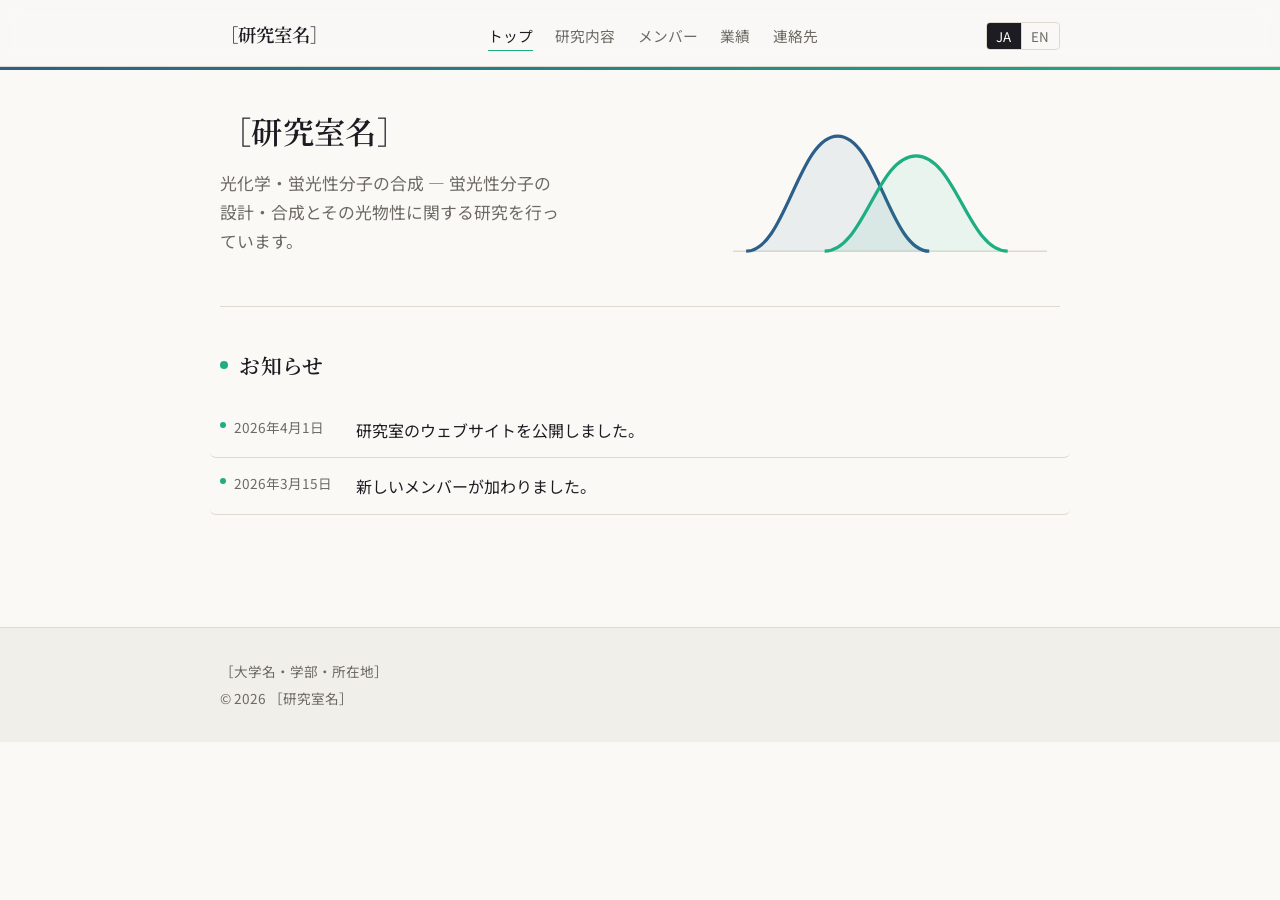
==== index.html @ 0b5f6cba "Site du laboratoire" ====
<!DOCTYPE html>
<html lang="ja">
<head>
<meta charset="UTF-8">
<meta name="viewport" content="width=device-width, initial-scale=1.0">
<title data-i18n="site.title">［研究室名］</title>
<link rel="preconnect" href="https://fonts.googleapis.com">
<link href="https://fonts.googleapis.com/css2?family=Noto+Sans+JP:wght@400;500;600&family=Noto+Serif+JP:wght@500;600&display=swap" rel="stylesheet">
<link rel="stylesheet" href="css/style.css">
</head>
<body data-depth="">
<header class="site-header">
  <div class="header-inner">
    <a class="site-title" href="index.html" data-i18n="site.title">［研究室名］</a>
    <nav class="main-nav">
      <a href="index.html" class="active" data-i18n="nav.home">トップ</a>
      <a href="research.html" data-i18n="nav.research">研究内容</a>
      <a href="members.html" data-i18n="nav.members">メンバー</a>
      <a href="publications.html" data-i18n="nav.publications">業績</a>
      <a href="contact.html" data-i18n="nav.contact">連絡先</a>
    </nav>
    <div class="lang-switch">
      <button class="lang-btn" data-lang="ja">JA</button>
      <button class="lang-btn" data-lang="en">EN</button>
    </div>
  </div>
</header>
<div class="spectrum-bar"></div>

<main>
  <section class="hero">
    <div class="hero-text">
      <h1 data-i18n="site.title">［研究室名］</h1>
      <p class="tagline" data-i18n="hero.tagline">…</p>
    </div>
    <div class="hero-spectrum">
      <svg viewBox="0 0 260 120" width="100%" height="auto" role="img" aria-label="Absorption and emission spectrum illustration">
        <line x1="10" y1="108" x2="250" y2="108" stroke="var(--rule)" stroke-width="1"/>
        <path d="M20,108 C50,108 60,20 90,20 C120,20 130,108 160,108"
              fill="none" stroke="var(--absorb)" stroke-width="2.5"/>
        <path d="M20,108 C50,108 60,20 90,20 C120,20 130,108 160,108 L160,108 L20,108 Z"
              fill="var(--absorb)" opacity="0.08" stroke="none"/>
        <path d="M80,108 C110,108 120,35 150,35 C180,35 190,108 220,108"
              fill="none" stroke="var(--emit)" stroke-width="2.5"/>
        <path d="M80,108 C110,108 120,35 150,35 C180,35 190,108 220,108 L220,108 L80,108 Z"
              fill="var(--emit)" opacity="0.08" stroke="none"/>
      </svg>
    </div>
  </section>

  <section class="block">
    <h2 data-i18n="news.heading">お知らせ</h2>
    <ul class="news-list" id="news-list"></ul>
  </section>
</main>

<footer class="site-footer">
  <div class="footer-inner">
    <p data-i18n="footer.address">［大学名・学部・所在地］</p>
    <p data-i18n="footer.copyright">© 2026 ［研究室名］</p>
  </div>
</footer>

<script src="js/i18n.js"></script>
<script src="js/render-news.js"></script>
</body>
</html>
---- css/style.css ----
:root {
  --bg: #faf9f6;
  --bg-alt: #f1efe9;
  --ink: #1c1c22;
  --ink-muted: #6c6a63;
  --rule: #ddd9cf;
  --absorb: #2d5f8a;
  --emit: #1fae82;
  --spectrum: linear-gradient(90deg, var(--absorb) 0%, var(--emit) 100%);
  --serif: "Noto Serif JP", "Noto Serif", serif;
  --sans: "Noto Sans JP", "Noto Sans", sans-serif;
  --maxw: 880px;
  --radius: 6px;
  --shadow: 0 4px 16px -6px rgba(28, 28, 34, 0.14);
  /* Soft tints derived from the accent colors above — they update
     automatically if you change --absorb / --emit, no need to edit twice. */
  --absorb-tint: color-mix(in srgb, var(--absorb) 12%, transparent);
  --emit-tint: color-mix(in srgb, var(--emit) 10%, transparent);
}

* { box-sizing: border-box; }

html, body {
  margin: 0;
  padding: 0;
  background: var(--bg);
  color: var(--ink);
  font-family: var(--sans);
  line-height: 1.75;
}

::selection {
  background: var(--emit);
  color: var(--bg);
}

h1, h2, h3 {
  font-family: var(--serif);
  font-weight: 600;
  letter-spacing: 0.01em;
  margin: 0 0 0.5em;
}

h1 { font-size: 1.95rem; line-height: 1.35; }
h2 { font-size: 1.3rem; }
h3 { font-size: 1.05rem; }

a {
  color: var(--absorb);
  text-decoration: none;
  border-bottom: 1px solid transparent;
  transition: border-color 0.15s ease, color 0.15s ease;
}
a:hover { border-bottom-color: var(--emit); }
a:focus-visible, button:focus-visible {
  outline: 2px solid var(--emit);
  outline-offset: 2px;
}

.spectrum-bar {
  height: 3px;
  background: var(--spectrum);
}

header.site-header {
  position: sticky;
  top: 0;
  background: var(--bg);
  background: color-mix(in srgb, var(--bg) 86%, transparent);
  -webkit-backdrop-filter: blur(10px);
  backdrop-filter: blur(10px);
  border-bottom: 1px solid var(--rule);
  z-index: 10;
}

.header-inner {
  max-width: var(--maxw);
  margin: 0 auto;
  padding: 1.1rem 1.25rem 0.9rem;
  display: flex;
  flex-wrap: wrap;
  align-items: baseline;
  justify-content: space-between;
  gap: 0.75rem;
}

.site-title {
  font-family: var(--serif);
  font-size: 1.15rem;
  font-weight: 600;
  color: var(--ink);
  border-bottom: none;
}
.site-title:hover { border-bottom: none; color: var(--absorb); }

nav.main-nav {
  display: flex;
  gap: 1.4rem;
  font-size: 0.92rem;
}

nav.main-nav a {
  position: relative;
  color: var(--ink-muted);
  white-space: nowrap;
  border-bottom: none;
  padding-bottom: 3px;
}
nav.main-nav a::after {
  content: "";
  position: absolute;
  left: 0;
  right: 0;
  bottom: 0;
  height: 1px;
  background: var(--emit);
  transform: scaleX(0);
  transform-origin: left;
  transition: transform 0.2s ease;
}
nav.main-nav a:hover { color: var(--ink); }
nav.main-nav a:hover::after,
nav.main-nav a.active::after { transform: scaleX(1); }
nav.main-nav a.active { color: var(--ink); }

.lang-switch {
  display: flex;
  gap: 0;
  font-size: 0.82rem;
  margin-left: 0.5rem;
  border: 1px solid var(--rule);
  border-radius: 4px;
  overflow: hidden;
}

.lang-btn {
  background: none;
  border: none;
  border-right: 1px solid var(--rule);
  color: var(--ink-muted);
  padding: 0.2rem 0.6rem;
  cursor: pointer;
  font-family: var(--sans);
  transition: background-color 0.15s ease, color 0.15s ease;
}
.lang-btn:last-child { border-right: none; }
.lang-btn:hover:not(.active) { background: var(--bg-alt); color: var(--ink); }

.lang-btn.active {
  color: var(--bg);
  background: var(--ink);
}

main {
  max-width: var(--maxw);
  margin: 0 auto;
  padding: 2.5rem 1.25rem 4rem;
}

.hero {
  display: flex;
  flex-wrap: wrap;
  align-items: center;
  gap: 2rem;
  padding-bottom: 2rem;
  margin-bottom: 2.5rem;
  border-bottom: 1px solid var(--rule);
}

.hero-text { flex: 1 1 320px; }

.hero-text p.tagline {
  color: var(--ink-muted);
  font-size: 1.05rem;
  max-width: 38ch;
}

.hero-spectrum {
  flex: 0 0 340px;
  max-width: 100%;
  position: relative;
}
.hero-spectrum::before {
  content: "";
  position: absolute;
  inset: -12% -6%;
  background: radial-gradient(ellipse at 62% 35%, var(--emit-tint), transparent 70%);
  z-index: -1;
}

section.block { margin-bottom: 3rem; }

section.block > h2 {
  display: flex;
  align-items: center;
  gap: 0.55em;
  margin-bottom: 1.2rem;
}
section.block > h2::before {
  content: "";
  width: 8px;
  height: 8px;
  border-radius: 50%;
  background: var(--emit);
  flex-shrink: 0;
}

/* News */
.news-list { list-style: none; margin: 0; padding: 0; }

.news-item {
  display: grid;
  grid-template-columns: 7.5rem 1fr;
  gap: 1rem;
  padding: 0.85rem 0.6rem;
  margin: 0 -0.6rem;
  border-bottom: 1px solid var(--rule);
  border-radius: var(--radius);
  align-items: start;
  transition: background-color 0.15s ease;
}
.news-item:hover { background: var(--bg-alt); }

.news-date {
  font-size: 0.85rem;
  color: var(--ink-muted);
  font-variant-numeric: tabular-nums;
  position: relative;
  padding-left: 0.9rem;
}

.news-date::before {
  content: "";
  position: absolute;
  left: 0;
  top: 0.45em;
  width: 6px;
  height: 6px;
  border-radius: 50%;
  background: var(--emit);
}

.news-empty { color: var(--ink-muted); font-style: italic; }

/* Research themes */
.theme-card {
  padding: 1.2rem 1.4rem;
  margin-bottom: 1rem;
  background: var(--bg-alt);
  border-left: 3px solid var(--absorb);
  border-radius: 0 var(--radius) var(--radius) 0;
  transition: transform 0.15s ease, box-shadow 0.15s ease;
}
.theme-card:hover {
  transform: translateY(-2px);
  box-shadow: var(--shadow);
}
.theme-card:nth-child(even) { border-left-color: var(--emit); }
.theme-card h3 { margin-bottom: 0.4rem; }
.theme-card p { margin: 0; color: var(--ink-muted); }

/* Members */
.member-row {
  display: grid;
  grid-template-columns: 1fr auto;
  gap: 0.5rem;
  padding: 0.7rem 0.6rem;
  margin: 0 -0.6rem;
  border-bottom: 1px solid var(--rule);
  border-radius: var(--radius);
  transition: background-color 0.15s ease;
}
.member-row:hover { background: var(--bg-alt); }
.member-name { font-weight: 600; }
.member-role { color: var(--ink-muted); font-size: 0.9rem; }
.pi-block {
  padding: 1.2rem 1.4rem;
  background: var(--bg-alt);
  border-left: 3px solid var(--absorb);
  border-radius: 0 var(--radius) var(--radius) 0;
  margin-bottom: 2rem;
}

/* Publications */
.pub-year {
  font-family: var(--serif);
  font-size: 1.05rem;
  margin: 1.6rem 0 0.6rem;
  color: var(--absorb);
}
.pub-item {
  padding: 0.55rem 0.6rem;
  margin: 0 -0.6rem;
  border-bottom: 1px solid var(--rule);
  border-radius: var(--radius);
  transition: background-color 0.15s ease;
}
.pub-item:hover { background: var(--bg-alt); }
.pub-title { font-weight: 600; }
.pub-meta { color: var(--ink-muted); font-size: 0.9rem; }

/* Contact */
.contact-grid { display: grid; gap: 0.75rem; }
.contact-grid > div {
  padding: 1rem 1.2rem;
  background: var(--bg-alt);
  border-radius: var(--radius);
}
.contact-label { color: var(--ink-muted); font-size: 0.85rem; text-transform: uppercase; letter-spacing: 0.05em; margin-bottom: 0.2rem; }

footer.site-footer {
  border-top: 1px solid var(--rule);
  background: var(--bg-alt);
}
.footer-inner {
  max-width: var(--maxw);
  margin: 0 auto;
  padding: 1.8rem 1.25rem;
  font-size: 0.85rem;
  color: var(--ink-muted);
}
.footer-inner p { margin: 0.2rem 0; }

@media (max-width: 600px) {
  .news-item { grid-template-columns: 1fr; gap: 0.2rem; }
  nav.main-nav { gap: 0.9rem; font-size: 0.85rem; }
}

@media (prefers-reduced-motion: reduce) {
  * { transition: none !important; }
}
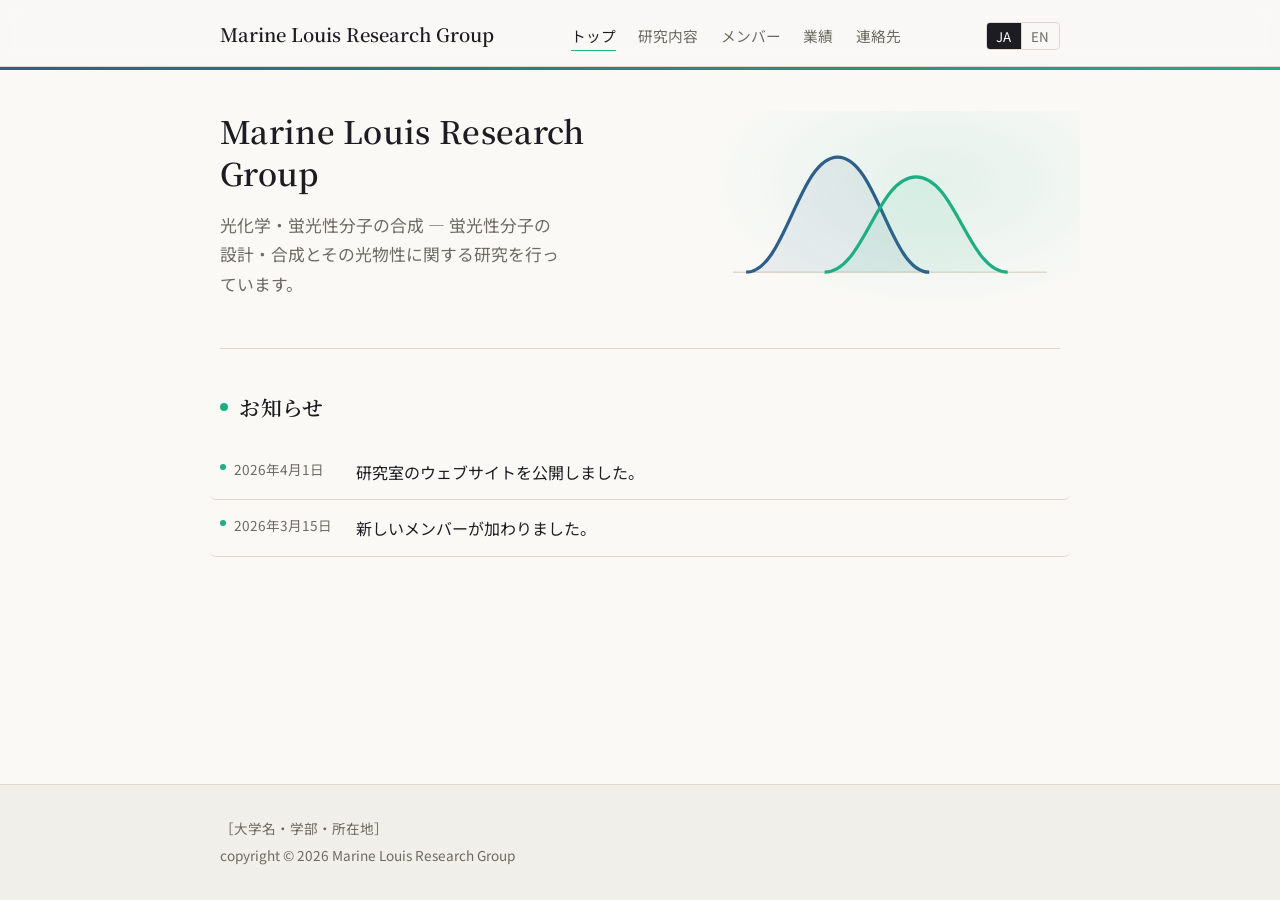
==== commit 119e8476: "feat: horizontal slide transitions + staggered entry animations" ====
--- a/index.html
+++ b/index.html
@@ -61,6 +61,7 @@
   </div>
 </footer>
 
+<script src="js/nav-transition.js"></script>
 <script src="js/i18n.js"></script>
 <script src="js/render-news.js"></script>
 </body>
--- a/css/style.css
+++ b/css/style.css
@@ -27,6 +27,13 @@
   color: var(--ink);
   font-family: var(--sans);
   line-height: 1.75;
+  min-height: 100%;
+}
+
+body {
+  display: flex;
+  flex-direction: column;
+  min-height: 100vh;
 }
 
 ::selection {
@@ -155,6 +162,8 @@
   max-width: var(--maxw);
   margin: 0 auto;
   padding: 2.5rem 1.25rem 4rem;
+  flex: 1 0 auto;
+  width: 100%;
 }
 
 .hero {
@@ -327,5 +336,133 @@
 }
 
 @media (prefers-reduced-motion: reduce) {
-  * { transition: none !important; }
-}
+  * { transition: none !important; animation: none !important; }
+}
+
+/* ── Page transitions ─────────────────────────────────────── */
+
+/* Horizontal slide between pages (direction set by JS on <html>) */
+@view-transition { navigation: auto; }
+
+/* Default direction: forward (→) */
+::view-transition-old(root) {
+  animation: slide-out-left 0.28s cubic-bezier(0.4, 0, 0.2, 1) both;
+}
+::view-transition-new(root) {
+  animation: slide-in-right 0.28s cubic-bezier(0.4, 0, 0.2, 1) both;
+}
+
+/* Backward navigation (←) */
+[data-nav-dir="-1"]::view-transition-old(root) {
+  animation: slide-out-right 0.28s cubic-bezier(0.4, 0, 0.2, 1) both;
+}
+[data-nav-dir="-1"]::view-transition-new(root) {
+  animation: slide-in-left  0.28s cubic-bezier(0.4, 0, 0.2, 1) both;
+}
+
+/* Header stays put — only main slides */
+::view-transition-old(site-header),
+::view-transition-new(site-header) {
+  animation: none;
+}
+header.site-header { view-transition-name: site-header; }
+main               { view-transition-name: main-content; }
+
+::view-transition-old(main-content) {
+  animation: slide-out-left 0.28s cubic-bezier(0.4, 0, 0.2, 1) both;
+}
+::view-transition-new(main-content) {
+  animation: slide-in-right 0.28s cubic-bezier(0.4, 0, 0.2, 1) both;
+}
+[data-nav-dir="-1"]::view-transition-old(main-content) {
+  animation: slide-out-right 0.28s cubic-bezier(0.4, 0, 0.2, 1) both;
+}
+[data-nav-dir="-1"]::view-transition-new(main-content) {
+  animation: slide-in-left  0.28s cubic-bezier(0.4, 0, 0.2, 1) both;
+}
+
+@keyframes slide-out-left {
+  from { opacity: 1; transform: translateX(0); }
+  to   { opacity: 0; transform: translateX(-28px); }
+}
+@keyframes slide-in-right {
+  from { opacity: 0; transform: translateX(28px); }
+  to   { opacity: 1; transform: translateX(0); }
+}
+@keyframes slide-out-right {
+  from { opacity: 1; transform: translateX(0); }
+  to   { opacity: 0; transform: translateX(28px); }
+}
+@keyframes slide-in-left {
+  from { opacity: 0; transform: translateX(-28px); }
+  to   { opacity: 1; transform: translateX(0); }
+}
+
+/* Fallback for browsers without View Transitions API */
+@supports not (view-transition-name: x) {
+  main { animation: fade-up 0.35s cubic-bezier(0.4, 0, 0.2, 1) both; }
+}
+
+@keyframes fade-up {
+  from { opacity: 0; transform: translateY(12px); }
+  to   { opacity: 1; transform: translateY(0); }
+}
+
+/* ── Staggered content entry ──────────────────────────────── */
+
+/* Each staggered child fades + rises in */
+@keyframes stagger-in {
+  from { opacity: 0; transform: translateY(10px); }
+  to   { opacity: 1; transform: translateY(0); }
+}
+
+.news-item,
+.theme-card,
+.member-row,
+.pub-item,
+.contact-grid > div {
+  animation: stagger-in 0.38s cubic-bezier(0.4, 0, 0.2, 1) both;
+}
+
+/* nth-child cascade delays (up to 12 items) */
+.news-item:nth-child(1),  .theme-card:nth-child(1),
+.member-row:nth-child(1), .pub-item:nth-child(1),
+.contact-grid > div:nth-child(1) { animation-delay: 0.08s; }
+
+.news-item:nth-child(2),  .theme-card:nth-child(2),
+.member-row:nth-child(2), .pub-item:nth-child(2),
+.contact-grid > div:nth-child(2) { animation-delay: 0.13s; }
+
+.news-item:nth-child(3),  .theme-card:nth-child(3),
+.member-row:nth-child(3), .pub-item:nth-child(3),
+.contact-grid > div:nth-child(3) { animation-delay: 0.18s; }
+
+.news-item:nth-child(4),  .theme-card:nth-child(4),
+.member-row:nth-child(4), .pub-item:nth-child(4),
+.contact-grid > div:nth-child(4) { animation-delay: 0.22s; }
+
+.news-item:nth-child(5),  .theme-card:nth-child(5),
+.member-row:nth-child(5), .pub-item:nth-child(5)  { animation-delay: 0.26s; }
+.news-item:nth-child(6),  .theme-card:nth-child(6),
+.member-row:nth-child(6), .pub-item:nth-child(6)  { animation-delay: 0.30s; }
+.news-item:nth-child(n+7), .theme-card:nth-child(n+7),
+.member-row:nth-child(n+7), .pub-item:nth-child(n+7) { animation-delay: 0.34s; }
+
+/* Hero entrance */
+.hero-text  { animation: stagger-in 0.4s cubic-bezier(0.4, 0, 0.2, 1) 0.05s both; }
+.hero-spectrum { animation: stagger-in 0.4s cubic-bezier(0.4, 0, 0.2, 1) 0.15s both; }
+
+/* Section headings */
+section.block > h2, main > h1, main > p:first-of-type {
+  animation: stagger-in 0.35s cubic-bezier(0.4, 0, 0.2, 1) 0.04s both;
+}
+
+/* Spectrum bar slides in from left */
+.spectrum-bar {
+  animation: spectrum-slide 0.5s cubic-bezier(0.4, 0, 0.2, 1) both;
+  transform-origin: left;
+}
+@keyframes spectrum-slide {
+  from { transform: scaleX(0); opacity: 0; }
+  to   { transform: scaleX(1); opacity: 1; }
+}
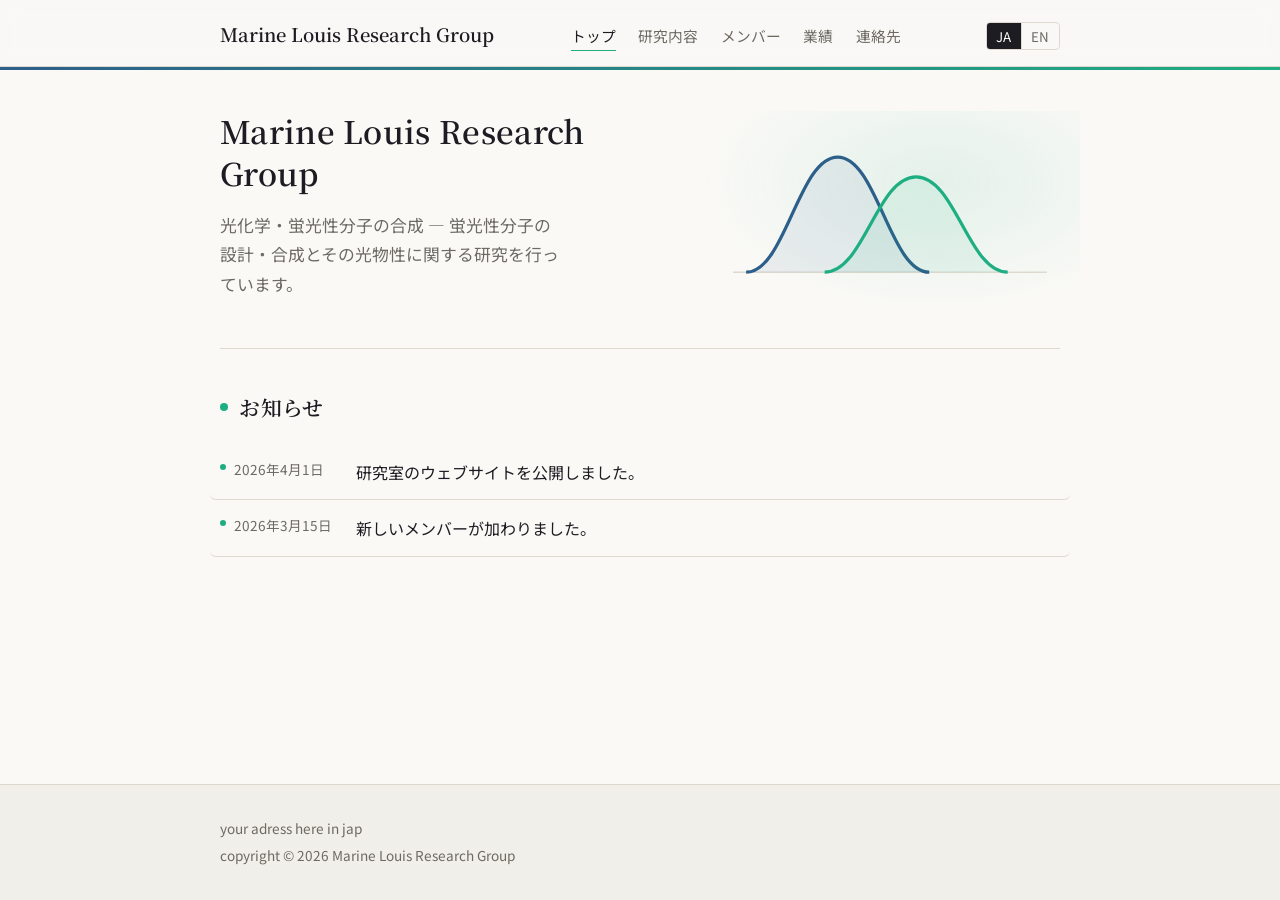
==== commit 6fb89ae0: "Fix flash of Japanese text on page navigation" ====
--- a/index.html
+++ b/index.html
@@ -7,6 +7,7 @@
 <link rel="preconnect" href="https://fonts.googleapis.com">
 <link href="https://fonts.googleapis.com/css2?family=Noto+Sans+JP:wght@400;500;600&family=Noto+Serif+JP:wght@500;600&display=swap" rel="stylesheet">
 <link rel="stylesheet" href="css/style.css">
+<style>html:not(.i18n-ready) body{visibility:hidden}</style>
 </head>
 <body data-depth="">
 <header class="site-header">
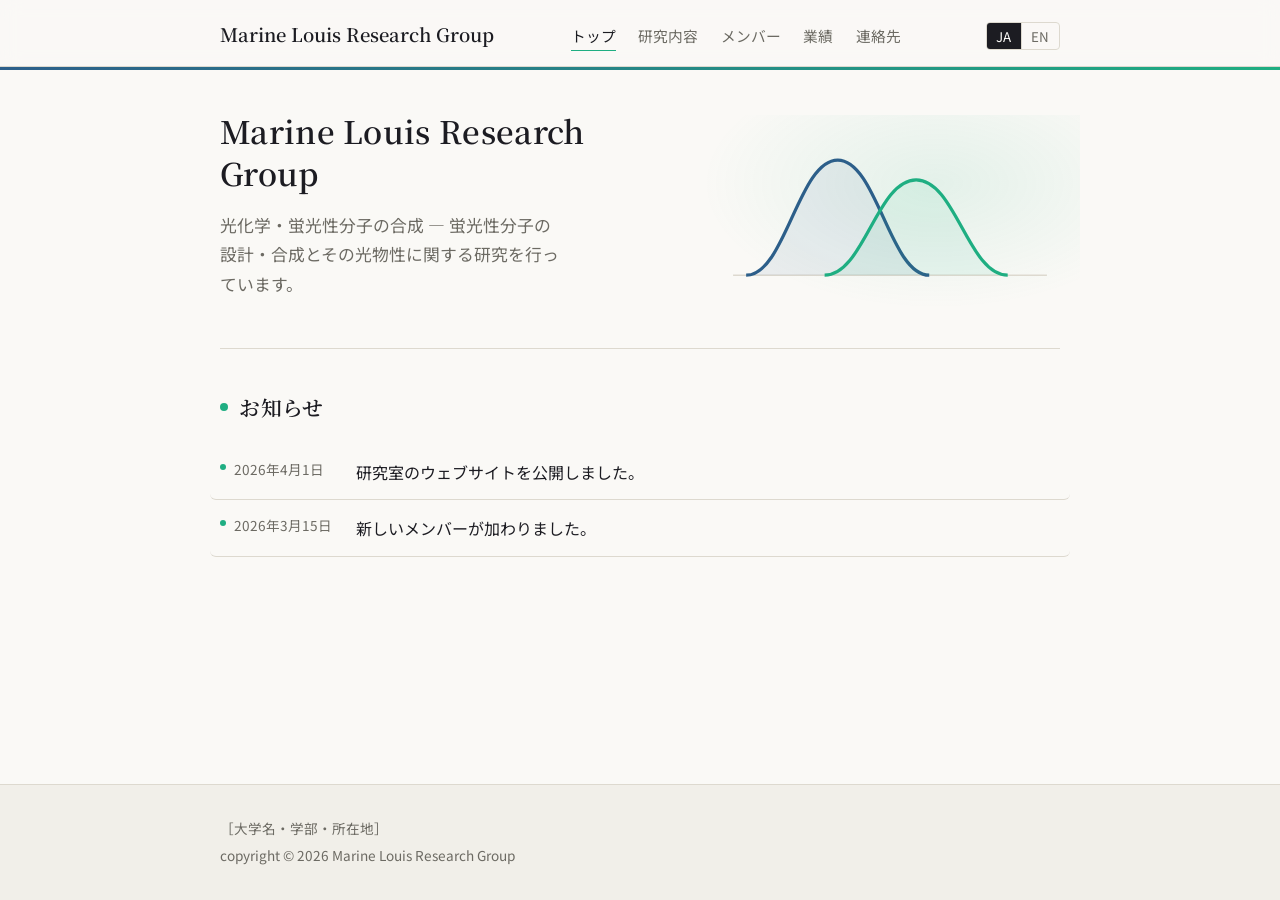
==== commit 4c333eb6: "modif images" ====
--- a/index.html
+++ b/index.html
@@ -35,7 +35,8 @@
       <p class="tagline" data-i18n="hero.tagline">…</p>
     </div>
     <div class="hero-spectrum">
-      <svg viewBox="0 0 260 120" width="100%" height="auto" role="img" aria-label="Absorption and emission spectrum illustration">
+      <img class="hero-photo" src="img/home/hero.jpg" alt="" onerror="this.style.display='none';document.getElementById('hero-fallback').style.display='block'">
+      <svg id="hero-fallback" viewBox="0 0 260 120" width="100%" height="auto" role="img" aria-label="Absorption and emission spectrum illustration" style="display:none">
         <line x1="10" y1="108" x2="250" y2="108" stroke="var(--rule)" stroke-width="1"/>
         <path d="M20,108 C50,108 60,20 90,20 C120,20 130,108 160,108"
               fill="none" stroke="var(--absorb)" stroke-width="2.5"/>
--- a/css/style.css
+++ b/css/style.css
@@ -189,6 +189,14 @@
   max-width: 100%;
   position: relative;
 }
+.hero-photo {
+  display: block;
+  width: 100%;
+  aspect-ratio: 13 / 6;
+  object-fit: cover;
+  border-radius: var(--radius);
+  box-shadow: var(--shadow);
+}
 .hero-spectrum::before {
   content: "";
   position: absolute;
@@ -265,30 +273,48 @@
   box-shadow: var(--shadow);
 }
 .theme-card:nth-child(even) { border-left-color: var(--emit); }
+.theme-img {
+  display: block;
+  width: 100%;
+  max-height: 180px;
+  object-fit: cover;
+  border-radius: var(--radius);
+  margin-bottom: 0.8rem;
+}
 .theme-card h3 { margin-bottom: 0.4rem; }
 .theme-card p { margin: 0; color: var(--ink-muted); }
 
 /* Members */
-.member-row {
-  display: grid;
-  grid-template-columns: 1fr auto;
-  gap: 0.5rem;
-  padding: 0.7rem 0.6rem;
-  margin: 0 -0.6rem;
-  border-bottom: 1px solid var(--rule);
-  border-radius: var(--radius);
-  transition: background-color 0.15s ease;
-}
-.member-row:hover { background: var(--bg-alt); }
-.member-name { font-weight: 600; }
-.member-role { color: var(--ink-muted); font-size: 0.9rem; }
-.pi-block {
+.member-card {
+  display: flex;
+  gap: 1.1rem;
+  align-items: flex-start;
   padding: 1.2rem 1.4rem;
+  margin-bottom: 1rem;
   background: var(--bg-alt);
   border-left: 3px solid var(--absorb);
   border-radius: 0 var(--radius) var(--radius) 0;
-  margin-bottom: 2rem;
-}
+  transition: transform 0.15s ease, box-shadow 0.15s ease;
+}
+.member-card:hover {
+  transform: translateY(-2px);
+  box-shadow: var(--shadow);
+}
+.member-card:nth-child(even) { border-left-color: var(--emit); }
+.member-card .member-avatar { width: 72px; height: 72px; }
+.member-card .member-avatar-fallback { font-size: 1.3rem; }
+.member-card-info { flex: 1 1 auto; min-width: 0; }
+.member-card-header {
+  display: flex;
+  flex-wrap: wrap;
+  justify-content: space-between;
+  align-items: baseline;
+  gap: 0.6rem;
+  margin-bottom: 0.3rem;
+}
+.member-card-name { font-weight: 600; }
+.member-role { color: var(--ink-muted); font-size: 0.9rem; }
+.member-card-header .member-role { white-space: nowrap; }
 
 /* Publications */
 .pub-year {
@@ -298,6 +324,9 @@
   color: var(--absorb);
 }
 .pub-item {
+  display: flex;
+  gap: 0.8rem;
+  align-items: flex-start;
   padding: 0.55rem 0.6rem;
   margin: 0 -0.6rem;
   border-bottom: 1px solid var(--rule);
@@ -305,6 +334,14 @@
   transition: background-color 0.15s ease;
 }
 .pub-item:hover { background: var(--bg-alt); }
+.pub-photo {
+  width: 56px;
+  height: 56px;
+  object-fit: cover;
+  border-radius: var(--radius);
+  flex-shrink: 0;
+}
+.pub-body { flex: 1 1 auto; min-width: 0; }
 .pub-title { font-weight: 600; }
 .pub-meta { color: var(--ink-muted); font-size: 0.9rem; }
 
@@ -316,6 +353,84 @@
   border-radius: var(--radius);
 }
 .contact-label { color: var(--ink-muted); font-size: 0.85rem; text-transform: uppercase; letter-spacing: 0.05em; margin-bottom: 0.2rem; }
+
+/* Member profile page */
+.member-back {
+  display: inline-block;
+  font-size: 0.88rem;
+  color: var(--ink-muted);
+  margin-bottom: 1.6rem;
+}
+.member-profile-card {
+  display: flex;
+  flex-wrap: wrap;
+  gap: 1.5rem;
+  align-items: flex-start;
+  padding-bottom: 1.8rem;
+  margin-bottom: 1rem;
+  border-bottom: 1px solid var(--rule);
+}
+.member-avatar {
+  width: 96px;
+  height: 96px;
+  border-radius: 50%;
+  object-fit: cover;
+  flex-shrink: 0;
+  background: var(--bg-alt);
+}
+.member-avatar-fallback {
+  display: flex;
+  align-items: center;
+  justify-content: center;
+  font-family: var(--serif);
+  font-size: 1.6rem;
+  font-weight: 600;
+  color: var(--bg);
+  background: var(--spectrum);
+}
+.member-profile-info { flex: 1 1 260px; }
+.member-profile-info h1 { margin-bottom: 0.2rem; }
+.member-profile-info .member-role { font-size: 0.95rem; margin-bottom: 0.8rem; }
+.member-bio { color: var(--ink-muted); margin: 0; max-width: 60ch; }
+
+/* Publications search/filter */
+.pub-filter-bar {
+  display: flex;
+  flex-wrap: wrap;
+  gap: 0.6rem;
+  margin-bottom: 1.6rem;
+}
+.pub-search {
+  flex: 1 1 260px;
+  padding: 0.55rem 0.8rem;
+  border: 1px solid var(--rule);
+  border-radius: var(--radius);
+  background: var(--bg);
+  color: var(--ink);
+  font-family: var(--sans);
+  font-size: 0.92rem;
+}
+.pub-search:focus-visible { outline: 2px solid var(--emit); outline-offset: 1px; }
+.pub-year-select {
+  flex: 0 1 140px;
+  padding: 0.55rem 0.6rem;
+  border: 1px solid var(--rule);
+  border-radius: var(--radius);
+  background: var(--bg);
+  color: var(--ink);
+  font-family: var(--sans);
+  font-size: 0.92rem;
+}
+.pub-citations {
+  display: inline-block;
+  margin-top: 0.3rem;
+  padding: 0.1rem 0.55rem;
+  border-radius: 999px;
+  background: var(--emit-tint);
+  color: var(--emit);
+  font-size: 0.78rem;
+  font-weight: 600;
+}
 
 footer.site-footer {
   border-top: 1px solid var(--rule);
@@ -418,7 +533,7 @@
 
 .news-item,
 .theme-card,
-.member-row,
+.member-card,
 .pub-item,
 .contact-grid > div {
   animation: stagger-in 0.38s cubic-bezier(0.4, 0, 0.2, 1) both;
@@ -426,27 +541,27 @@
 
 /* nth-child cascade delays (up to 12 items) */
 .news-item:nth-child(1),  .theme-card:nth-child(1),
-.member-row:nth-child(1), .pub-item:nth-child(1),
+.member-card:nth-child(1), .pub-item:nth-child(1),
 .contact-grid > div:nth-child(1) { animation-delay: 0.08s; }
 
 .news-item:nth-child(2),  .theme-card:nth-child(2),
-.member-row:nth-child(2), .pub-item:nth-child(2),
+.member-card:nth-child(2), .pub-item:nth-child(2),
 .contact-grid > div:nth-child(2) { animation-delay: 0.13s; }
 
 .news-item:nth-child(3),  .theme-card:nth-child(3),
-.member-row:nth-child(3), .pub-item:nth-child(3),
+.member-card:nth-child(3), .pub-item:nth-child(3),
 .contact-grid > div:nth-child(3) { animation-delay: 0.18s; }
 
 .news-item:nth-child(4),  .theme-card:nth-child(4),
-.member-row:nth-child(4), .pub-item:nth-child(4),
+.member-card:nth-child(4), .pub-item:nth-child(4),
 .contact-grid > div:nth-child(4) { animation-delay: 0.22s; }
 
 .news-item:nth-child(5),  .theme-card:nth-child(5),
-.member-row:nth-child(5), .pub-item:nth-child(5)  { animation-delay: 0.26s; }
+.member-card:nth-child(5), .pub-item:nth-child(5)  { animation-delay: 0.26s; }
 .news-item:nth-child(6),  .theme-card:nth-child(6),
-.member-row:nth-child(6), .pub-item:nth-child(6)  { animation-delay: 0.30s; }
+.member-card:nth-child(6), .pub-item:nth-child(6)  { animation-delay: 0.30s; }
 .news-item:nth-child(n+7), .theme-card:nth-child(n+7),
-.member-row:nth-child(n+7), .pub-item:nth-child(n+7) { animation-delay: 0.34s; }
+.member-card:nth-child(n+7), .pub-item:nth-child(n+7) { animation-delay: 0.34s; }
 
 /* Hero entrance */
 .hero-text  { animation: stagger-in 0.4s cubic-bezier(0.4, 0, 0.2, 1) 0.05s both; }
